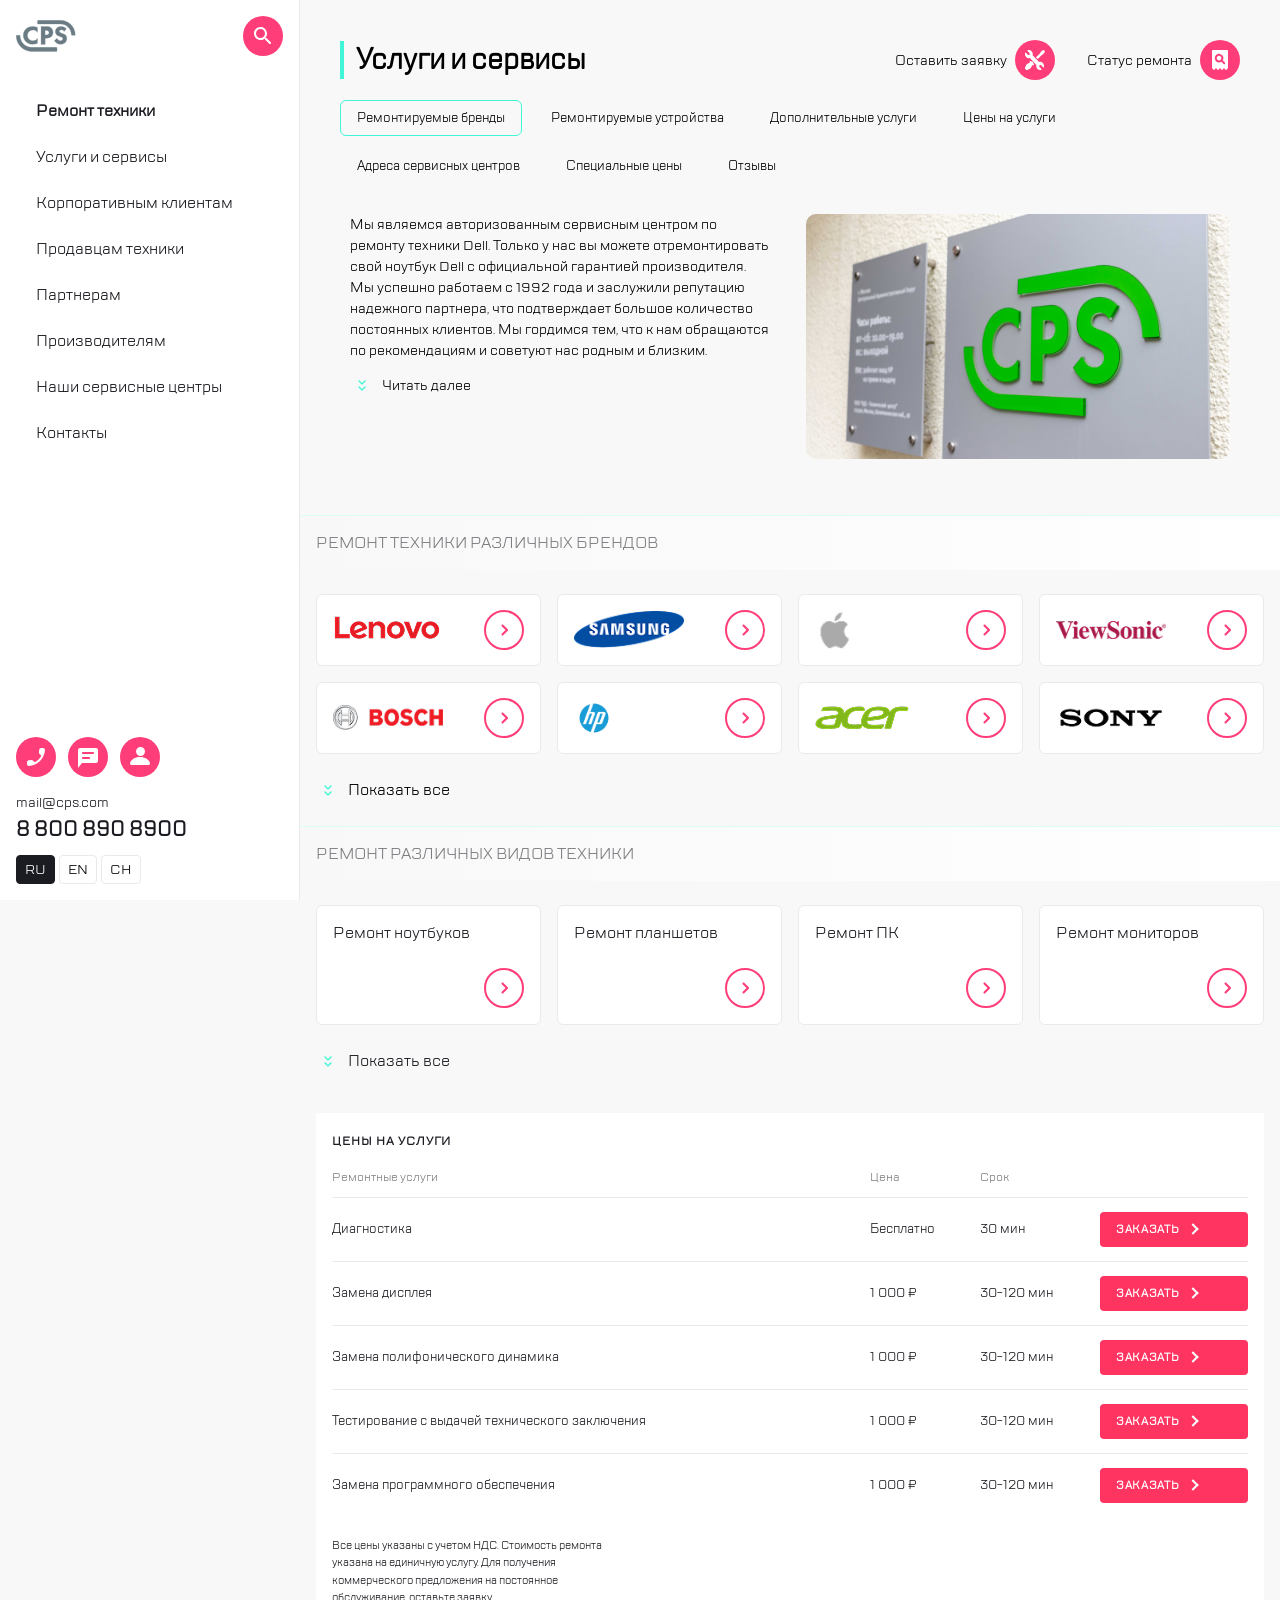
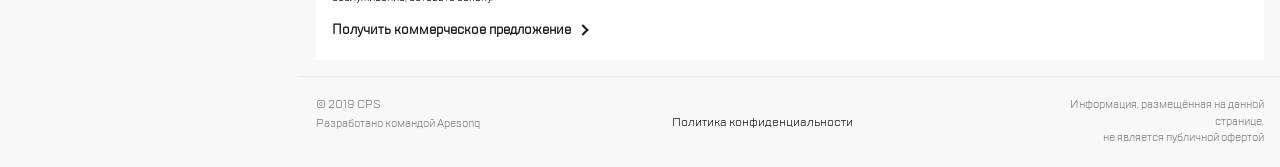
==== index.html @ 75f9aa8e "Updates" ====
<!doctype html>
<html lang="en">
  <head>
    <meta charset="UTF-8">
    <meta name="viewport" content="width=device-width,user-scalable=no,initial-scale=1,maximum-scale=1,minimum-scale=1">
    <meta http-equiv="X-UA-Compatible" content="ie=edge">
    <title>Webpack 5 Starter</title>
    <link rel="stylesheet" href="https://cdn.jsdelivr.net/npm/swiper@11/swiper-bundle.min.css">
  <script defer="defer" src="./js/bundle.js"></script><link href="style.css" rel="stylesheet"></head>
  <body>
    <aside class="menu">
      <header class="menu__header">
        <div class="menu__header-left">
          <img src="./img/burger.svg" alt="close" class="menu__icon js-menu-toggle">

          <img src="./img/Group.svg" alt="logo" class="menu__logo">
        </div>

        <img src="./img/search.svg" alt="search" class="menu__icon">
      </header>

      <nav class="menu__nav">
        <a href="#" class="menu__link menu__link--active"> Ремонт техники </a>

        <a href="#" class="menu__link"> Услуги и сервисы </a>

        <a href="#" class="menu__link"> Корпоративным клиентам </a>

        <a href="#" class="menu__link"> Продавцам техники </a>

        <a href="#" class="menu__link"> Партнерам </a>

        <a href="#" class="menu__link"> Производителям </a>

        <a href="#" class="menu__link"> Наши сервисные центры </a>

        <a href="#" class="menu__link"> Контакты </a>
      </nav>

      
      <footer class="menu__footer">
        <div class="menu__icons">
          <img src="./img/call.svg" alt="chat" class="menu__icon">

          <img src="./img/chat.svg" alt="call" class="menu__icon">

          <img src="./img/profile.svg" alt="profile" class="menu__icon">
        </div>

        <a href="mailto:mail@cps.com" class="menu__mail"> mail@cps.com </a>

        <a href="tel:88008908900" class="menu__phone"> 8 800 890 8900 </a>

        <div class="menu__lang">
          <button class="menu__lang-btn menu__lang-btn--active">RU</button>

          <button class="menu__lang-btn">EN</button>

          <button class="menu__lang-btn">CH</button>
        </div>
      </footer>
    </aside>
    <div class="overlay"></div>
    <main class="right__part">
      <section class="services">
        <div class="services__header">
          <div class="services__logo-left">
            <img src="./img/line.svg" alt="" class="js-menu-toggle js-burger-icon">
            <div class="line__left"></div>
            <img src="./img/Group.svg" alt="">
          </div>

          <div class="services__logo-mid">
            <img src="./img/call.svg" alt="">
            <img src="./img/chat.svg" alt="">
            <img src="./img/profile.svg" alt="">
            <div class="line__right"></div>
          </div>

          <div class="services__logo-right">
            <img src="./img/repair.svg" alt="">
            <img src="./img/checkstatus.svg" alt="">
          </div>
        </div>

        <div class="services__container">
          <div class="services__title-wrapper">
            <h1 class="services__title">Услуги и сервисы</h1>

            <div class="services__actions">
              <div class="services__title-action">
                Оставить заявку
                <img src="./img/repair.svg" alt="">
              </div>

              <div class="services__title-action">
                Статус ремонта
                <img src="./img/checkstatus.svg" alt="">
              </div>
            </div>
          </div>

          <div class="services__menu">
            <button class="services__tab services__tab--active">
              Ремонтируемые бренды
            </button>
            <button class="services__tab">Ремонтируемые устройства</button>
            <button class="services__tab">Дополнительные услуги</button>
            <button class="services__tab">Цены на услуги</button>
            <button class="services__tab">Адреса сервисных центров</button>
            <button class="services__tab">Специальные цены</button>
            <button class="services__tab services__tab--reviews">Отзывы</button>
          </div>

          <div class="services__content">
            <div class="services__text">
              <p>
                Мы являемся авторизованным сервисным центром по ремонту техники
                Dell. Только у нас вы можете отремонтировать свой ноутбук Dell с
                официальной гарантией производителя.
              </p>

              <p class="services__text-hidden">
                Мы успешно работаем с 1992 года и заслужили репутацию надежного
                партнера, что подтверждает большое количество постоянных
                клиентов. Мы гордимся тем, что к нам обращаются по рекомендациям
                и советуют нас родным и близким.
              </p>

              <div class="services__read-more">
                <img src="./img/expand.svg" alt="">
                Читать далее
              </div>
            </div>

            <div class="services__image">
              <img src="./img/MG_3223.jpg" alt="">
            </div>
          </div>
        </div>
      </section>

      <section class="brands">
        <div class="container">
          <h2 class="brands-title">РЕМОНТ ТЕХНИКИ РАЗЛИЧНЫХ БРЕНДОВ</h2>

          <div class="brands-grid">
            <div class="brand-card">
              <img src="/img/lenovo.png" alt="Lenovo">
              <img src="/img/go.svg" alt="go">
            </div>

            <div class="brand-card">
              <img src="/img/samsung.png" alt="Samsung">
              <img src="/img/go.svg" alt="go">
            </div>

            <div class="brand-card">
              <img src="/img/Apple.png" alt="Apple">
              <img src="/img/go.svg" alt="go">
            </div>

            <div class="brand-card">
              <img src="/img/ViewSonic.png" alt="ViewSonic">
              <img src="/img/go.svg" alt="go">
            </div>

            <div class="brand-card">
              <img src="/img/bosch.png" alt="Bosch">
              <img src="/img/go.svg" alt="go">
            </div>

            <div class="brand-card">
              <img src="/img/hp.png" alt="HP">
              <img src="/img/go.svg" alt="go">
            </div>

            <div class="brand-card">
              <img src="/img/acer.png" alt="Acer">
              <img src="/img/go.svg" alt="go">
            </div>

            <div class="brand-card">
              <img src="/img/sony.png" alt="Sony">
              <img src="/img/go.svg" alt="go">
            </div>

            <div class="brand-card">
              <img src="/img/lenovo.png" alt="Lenovo">
              <img src="/img/go.svg" alt="go">
            </div>

            <div class="brand-card">
              <img src="/img/samsung.png" alt="Samsung">
              <img src="/img/go.svg" alt="go">
            </div>

            <div class="brand-card">
              <img src="/img/Apple.png" alt="Apple">
              <img src="/img/go.svg" alt="go">
            </div>
          </div>

          <div class="brands-slider swiper">
            <div class="brands-list swiper-wrapper">
              <div class="brand-card swiper-slide">
                <img src="/img/lenovo.png" alt="Lenovo">
                <img src="/img/go.svg" alt="go">
              </div>

              <div class="brand-card swiper-slide">
                <img src="/img/samsung.png" alt="Samsung">
                <img src="/img/go.svg" alt="go">
              </div>

              <div class="brand-card swiper-slide">
                <img src="/img/Apple.png" alt="Apple">
                <img src="/img/go.svg" alt="go">
              </div>

              <div class="brand-card swiper-slide">
                <img src="/img/ViewSonic.png" alt="ViewSonic">
                <img src="/img/go.svg" alt="go">
              </div>

              <div class="brand-card swiper-slide">
                <img src="/img/bosch.png" alt="Bosch">
                <img src="/img/go.svg" alt="go">
              </div>

              <div class="brand-card swiper-slide">
                <img src="/img/hp.png" alt="HP">
                <img src="/img/go.svg" alt="go">
              </div>

              <div class="brand-card swiper-slide">
                <img src="/img/acer.png" alt="Acer">
                <img src="/img/go.svg" alt="go">
              </div>

              <div class="brand-card swiper-slide">
                <img src="/img/sony.png" alt="Sony">
                <img src="/img/go.svg" alt="go">
              </div>

              <div class="brand-card swiper-slide">
                <img src="/img/lenovo.png" alt="Lenovo">
                <img src="/img/go.svg" alt="go">
              </div>

              <div class="brand-card swiper-slide">
                <img src="/img/samsung.png" alt="Samsung">
                <img src="/img/go.svg" alt="go">
              </div>

              <div class="brand-card swiper-slide">
                <img src="/img/Apple.png" alt="Apple">
                <img src="/img/go.svg" alt="go">
              </div>
            </div>
            <div class="swiper-pagination"></div>
            <div class="swiper-button-prev"></div>
            <div class="swiper-button-next"></div>
          </div>
          <button class="show-more">
            <img class="show-more-icon" src="/img/expand.svg" alt="arrow">

            <span class="show-more-text"> Показать все </span>
          </button>
        </div>
      </section>
      <section class="devices">
        <div class="container">
          <h2 class="devices__title">Ремонт различных видов техники</h2>

          <div class="devices__grid">
            <a href="#" class="devices__card">
              <span class="devices__card-name">Ремонт ноутбуков</span>
              <span class="devices__card-link">
                <img src="./img/go.svg" alt="Перейти">
              </span>
            </a>

            <a href="#" class="devices__card">
              <span class="devices__card-name">Ремонт планшетов</span>
              <span class="devices__card-link">
                <img src="./img/go.svg" alt="Перейти">
              </span>
            </a>

            <a href="#" class="devices__card">
              <span class="devices__card-name">Ремонт ПК</span>
              <span class="devices__card-link">
                <img src="./img/go.svg" alt="Перейти">
              </span>
            </a>

            <a href="#" class="devices__card">
              <span class="devices__card-name">Ремонт мониторов</span>
              <span class="devices__card-link">
                <img src="./img/go.svg" alt="Перейти">
              </span>
            </a>
          </div>

          <div class="devices-slider swiper">
            <div class="devices-list swiper-wrapper">
              <a href="#" class="devices__card swiper-slide">
                <span class="devices__card-name">Ремонт ноутбуков</span>
                <span class="devices__card-link">
                  <img src="./img/go.svg" alt="Перейти">
                </span>
              </a>

              <a href="#" class="devices__card swiper-slide">
                <span class="devices__card-name">Ремонт планшетов</span>
                <span class="devices__card-link">
                  <img src="./img/go.svg" alt="Перейти">
                </span>
              </a>

              <a href="#" class="devices__card swiper-slide">
                <span class="devices__card-name">Ремонт ПК</span>
                <span class="devices__card-link">
                  <img src="./img/go.svg" alt="Перейти">
                </span>
              </a>

              <a href="#" class="devices__card swiper-slide">
                <span class="devices__card-name">Ремонт мониторов</span>
                <span class="devices__card-link">
                  <img src="./img/go.svg" alt="Перейти">
                </span>
              </a>
            </div>
            <div class="swiper-pagination"></div>
            <div class="swiper-button-prev"></div>
            <div class="swiper-button-next"></div>
          </div>

          <button class="devices__show-all">
            <img src="./img/expand.svg" alt="Показать все">
            <span>Показать все</span>
          </button>
        </div>
      </section>

      <section class="prices">
        <div class="prices__container">
          <h2 class="prices__title">ЦЕНЫ НА УСЛУГИ</h2>

          <div class="prices__table">
            <div class="prices__head">
              <span>Ремонтные услуги</span>
              <span>Цена</span>
              <span>Срок</span>
              <span></span>
            </div>

            <div class="prices__row">
              <span class="prices__name">Диагностика</span>
              <span class="prices__price">Бесплатно</span>
              <span class="prices__time">30 мин</span>
              <button class="prices__btn">ЗАКАЗАТЬ</button>
            </div>

            <div class="prices__row">
              <span class="prices__name">Замена дисплея</span>
              <span class="prices__price">1 000 ₽</span>
              <span class="prices__time">30-120 мин</span>
              <button class="prices__btn">ЗАКАЗАТЬ</button>
            </div>

            <div class="prices__row">
              <span class="prices__name">Замена полифонического динамика</span>
              <span class="prices__price">1 000 ₽</span>
              <span class="prices__time">30-120 мин</span>
              <button class="prices__btn">ЗАКАЗАТЬ</button>
            </div>

            <div class="prices__row">
              <span class="prices__name">Тестирование с выдачей технического заключения</span>
              <span class="prices__price">1 000 ₽</span>
              <span class="prices__time">30-120 мин</span>
              <button class="prices__btn">ЗАКАЗАТЬ</button>
            </div>

            <div class="prices__row">
              <span class="prices__name">Замена программного обеспечения</span>
              <span class="prices__price">1 000 ₽</span>
              <span class="prices__time">30-120 мин</span>
              <button class="prices__btn">ЗАКАЗАТЬ</button>
            </div>
          </div>

          <div class="prices__cards prices-slider swiper">
            <div class="prices-list swiper-wrapper">
              <div class="price-card swiper-slide">
                <span class="price-card__name">Диагностика</span>
                <div class="price-card__meta">
                  <div class="price-card__meta-item">
                    <span class="price-card__label">Цена</span>
                    <span class="price-card__value">Бесплатно</span>
                  </div>
                  <div class="price-card__meta-item">
                    <span class="price-card__label">Срок</span>
                    <span class="price-card__value">30 мин</span>
                  </div>
                </div>
                <button class="prices__btn">ЗАКАЗАТЬ</button>
              </div>

              <div class="price-card swiper-slide">
                <span class="price-card__name">Замена дисплея</span>
                <div class="price-card__meta">
                  <div class="price-card__meta-item">
                    <span class="price-card__label">Цена</span>
                    <span class="price-card__value">1 000 ₽</span>
                  </div>
                  <div class="price-card__meta-item">
                    <span class="price-card__label">Срок</span>
                    <span class="price-card__value">30-120 мин</span>
                  </div>
                </div>
                <button class="prices__btn">ЗАКАЗАТЬ</button>
              </div>

              <div class="price-card swiper-slide">
                <span class="price-card__name">Замена полифонического динамика</span>
                <div class="price-card__meta">
                  <div class="price-card__meta-item">
                    <span class="price-card__label">Цена</span>
                    <span class="price-card__value">1 000 ₽</span>
                  </div>
                  <div class="price-card__meta-item">
                    <span class="price-card__label">Срок</span>
                    <span class="price-card__value">30-120 мин</span>
                  </div>
                </div>
                <button class="prices__btn">ЗАКАЗАТЬ</button>
              </div>

              <div class="price-card swiper-slide">
                <span class="price-card__name">Тестирование с выдачей технического заключения</span>
                <div class="price-card__meta">
                  <div class="price-card__meta-item">
                    <span class="price-card__label">Цена</span>
                    <span class="price-card__value">1 000 ₽</span>
                  </div>
                  <div class="price-card__meta-item">
                    <span class="price-card__label">Срок</span>
                    <span class="price-card__value">30-120 мин</span>
                  </div>
                </div>
                <button class="prices__btn">ЗАКАЗАТЬ</button>
              </div>

              <div class="price-card swiper-slide">
                <span class="price-card__name">Замена программного обеспечения</span>
                <div class="price-card__meta">
                  <div class="price-card__meta-item">
                    <span class="price-card__label">Цена</span>
                    <span class="price-card__value">1 000 ₽</span>
                  </div>
                  <div class="price-card__meta-item">
                    <span class="price-card__label">Срок</span>
                    <span class="price-card__value">30-120 мин</span>
                  </div>
                </div>
                <button class="prices__btn">ЗАКАЗАТЬ</button>
              </div>
            </div>
            <div class="swiper-pagination"></div>
            <div class="swiper-button-prev"></div>
            <div class="swiper-button-next"></div>
          </div>

          <p class="prices__note">
            Все цены указаны с учетом НДС. Стоимость ремонта указана
            на единичную услугу. Для получения коммерческого
            предложения на постоянное обслуживание, оставьте заявку.
          </p>

          <a href="#" class="prices__link">Получить коммерческое предложение</a>
        </div>
      </section>

      <footer class="site-footer">
        <div class="site-footer__copy">
          <span>© 2019 CPS</span>
          <span>Разработано командой Apesonq</span>
        </div>

        <a href="#" class="site-footer__privacy">Политика конфиденциальности</a>

        <p class="site-footer__info">
          Информация, размещённая на данной странице,<br>не является публичной офертой
        </p>
      </footer>
    </main>
    <script src="https://cdn.jsdelivr.net/npm/swiper@11/swiper-bundle.min.js"></script>
  </body>
</html>
---- style.css ----
@font-face{font-family:"TTL";src:url(fonts/TTLakes-Regular.ttf) format("truetype")}*{font-family:"TTL",Arial,sans-serif;margin:0;padding:0;box-sizing:border-box}body{background:#f8f8f8}.container{max-width:1120px;margin:0 auto;padding:24px 16px}.line__left{background:#7e7e82;width:.5px;height:32px;display:none}.line__right{background:#7e7e82;width:.5px;height:32px;margin-left:20px}.menu{position:fixed;top:0;left:0;width:300px;height:100vh;background:#fff;display:none;flex-direction:column;z-index:100;border-right:1px solid #eaeaea}.menu__header{display:flex;justify-content:space-between;align-items:center;padding:16px}.menu__header-left{display:flex;align-items:center;gap:16px}.menu__icon{width:40px;height:40px;cursor:pointer}.menu__logo{height:32px}.menu__nav{display:flex;flex-direction:column;padding:16px;flex:1}.menu__link{display:block;padding:12px 16px;font-size:16px;font-weight:500;color:#1b1c21;text-decoration:none;border-left:4px solid rgba(0,0,0,0);transition:border-color .3s}.menu__link--active{font-weight:700}.menu__link:hover{border-left-color:#41f6d7}.menu__footer{padding:16px}.menu__icons{display:flex;gap:12px;margin-bottom:16px}.menu__mail{display:block;font-size:14px;color:#1b1c21;text-decoration:none;margin-bottom:4px}.menu__phone{display:block;font-size:20px;font-weight:700;color:#1b1c21;text-decoration:none;margin-bottom:12px}.menu__lang{display:flex;gap:4px}.menu__lang-btn{padding:4px 8px;border:1px solid #eaeaea;border-radius:4px;background:rgba(0,0,0,0);cursor:pointer;font-family:"TTL",sans-serif;font-size:14px}.menu__lang-btn--active{background:#1b1c21;color:#fff;border-color:#1b1c21}.overlay{position:fixed;inset:0;background:rgba(255,255,255,.85);z-index:99;opacity:0;pointer-events:none;transition:opacity .3s ease}.overlay--active{opacity:1;pointer-events:auto}.services{background:#f8f8f8}.services__header{display:flex;justify-content:space-between;align-items:center;padding:16px;border-bottom:1px solid #d9fff5;background:#fff}.services__logo-left,.services__logo-right{display:flex;align-items:center;gap:16px;margin-left:50px}.services__logo-mid{display:none;margin-left:auto;gap:16px}.services__title-wrapper{display:flex;justify-content:space-between;align-items:center}.services__title{font-size:24px;font-weight:700;border-left:4px solid #41f6d7;padding-left:12px}.services__actions{display:none;gap:32px}.services__title-action{display:flex;align-items:center;gap:8px;font-size:14px;white-space:nowrap}.services__menu{display:flex;gap:12px;overflow-x:auto;margin:20px 0}.services__menu::-webkit-scrollbar{display:none}.services__tab{flex:0 0 auto;padding:8px 16px;border-radius:6px;background:#f8f8f8;border:1px solid rgba(0,0,0,0);cursor:pointer;white-space:nowrap}.services__tab--active{border-color:#41f6d7}.services__tab--reviews{display:none}.services__content{display:flex;flex-direction:column;gap:16px;padding:10px}.services__text{font-size:14px;line-height:1.5}.services__text-hidden{display:none}.services__read-more{display:flex;align-items:center;gap:8px;margin-top:12px;font-weight:500}.services__image img{width:100%;height:auto;border-radius:10px}.right__part{margin-left:0}.prices{padding:16px;background:#f8f8f8}.prices__container{background:#fff;padding:20px 16px}.prices__title{font-size:12px;font-weight:700;letter-spacing:.08em;color:#1b1c21;margin-bottom:20px}.prices__head{display:grid;grid-template-columns:1fr 110px 120px 148px;padding-bottom:12px;font-size:12px;color:#7e7e82}.prices__row{display:grid;grid-template-columns:1fr 110px 120px 148px;align-items:center;padding:14px 0;border-top:1px solid #eaeaea;font-size:13px;color:#1b1c21}.prices__cards{display:none;position:relative}.prices__btn{display:inline-flex;align-items:center;gap:10px;padding:10px 16px;background:#ff3461;color:#fff;border:none;border-radius:4px;font-size:11px;font-weight:700;letter-spacing:.06em;cursor:pointer;white-space:nowrap}.prices__btn::after{content:"";display:inline-block;width:6px;height:6px;border-top:2px solid #fff;border-right:2px solid #fff;transform:rotate(45deg)}.prices__note{font-size:11px;line-height:1.6;color:#1b1c21;margin-top:20px;max-width:300px}.prices__link{display:inline-flex;align-items:center;gap:8px;margin-top:14px;font-size:13px;font-weight:700;color:#1b1c21;text-decoration:none}.prices__link::after{content:"";display:inline-block;width:6px;height:6px;border-top:2px solid #1b1c21;border-right:2px solid #1b1c21;transform:rotate(45deg)}.price-card{display:flex;flex-direction:column;gap:12px;padding:16px;background:#fff;border:1px solid #eaeaea;border-radius:6px}.price-card__name{font-size:14px;font-weight:500;color:#1b1c21}.price-card__meta{display:flex;gap:24px}.price-card__meta-item{display:flex;flex-direction:column;gap:2px}.price-card__label{font-size:11px;color:#7e7e82}.price-card__value{font-size:13px;color:#1b1c21}.price-card .prices__btn{align-self:flex-start}.site-footer{display:flex;justify-content:space-between;align-items:flex-start;padding:20px 16px;background:#f8f8f8;border-top:1px solid #eaeaea;gap:16px}.site-footer__copy{display:flex;flex-direction:column;gap:4px;font-size:11px;color:#7e7e82}.site-footer__privacy{font-size:12px;color:#1b1c21;text-decoration:none;align-self:center}.site-footer__info{font-size:11px;color:#7e7e82;line-height:1.5;text-align:right;max-width:220px}.brands-title{font-family:"TTL",sans-serif;font-size:16px;font-weight:400;color:#7e7e82;text-transform:uppercase;padding:16px;margin:-24px -16px 24px;background:linear-gradient(90deg, #f8f8f8 0%, #ffffff 100%);border-top:1px solid #d9fff5}.brands-grid{display:grid;gap:16px}.brands-slider{display:none;position:relative}.devices-slider{position:relative}.swiper-button-next,.swiper-button-prev{top:50%;width:32px;height:32px;margin-top:-16px;background:#ff3461;border-radius:50%}.swiper-button-next::after,.swiper-button-prev::after{content:"";width:8px;height:8px;border-top:2px solid #fff;border-right:2px solid #fff}.swiper-button-next.swiper-button-disabled,.swiper-button-prev.swiper-button-disabled{opacity:0;pointer-events:none}.swiper-button-next{right:12px}.swiper-button-next::after{transform:rotate(45deg) translate(-1px, -1px)}.swiper-button-prev{left:12px}.swiper-button-prev::after{transform:rotate(-135deg) translate(1px, 1px)}.swiper-pagination-bullet-active{background:#1b1c21}.brand-card{height:72px;background:#fff;border:1px solid #eaeaea;border-radius:6px;display:flex;align-items:center;justify-content:space-between;padding:0 16px}.brand-card img{max-width:110px;max-height:40px;object-fit:contain}.show-more{display:flex;align-items:center;gap:8px;margin-top:24px;border:none;background:rgba(0,0,0,0);cursor:pointer;font-family:"TTL",sans-serif;font-size:16px;font-weight:500;width:-moz-fit-content;width:fit-content}.show-more-icon{transition:.3s}.show-more.active .show-more-icon{transform:rotate(180deg)}.devices__title{font-family:"TTL",sans-serif;font-size:16px;font-weight:400;color:#7e7e82;text-transform:uppercase;padding:16px;margin:-24px -16px 24px;background:linear-gradient(90deg, #f8f8f8 0%, #ffffff 100%);border-top:1px solid #d9fff5}.devices__grid{display:grid;grid-template-columns:repeat(2, 1fr);gap:16px}.devices-slider{display:none}.devices__card{background:#fff;border:1px solid #eaeaea;border-radius:6px;padding:16px;display:flex;flex-direction:column;justify-content:space-between;min-height:120px;transition:box-shadow .3s,border-color .3s;cursor:pointer;text-decoration:none}.devices__card:hover{border-color:#41f6d7;box-shadow:0 4px 16px rgba(14,24,80,.2)}.devices__card-name{font-family:"TTL",sans-serif;font-size:16px;font-weight:500;color:#1b1c21}.devices__card-link{align-self:flex-end;display:flex;transition:transform .3s}.devices__card:hover .devices__card-link{transform:translateX(4px)}.devices__card-link img{width:40px;height:40px}.devices__show-all{display:flex;align-items:center;gap:8px;margin-top:24px;border:none;background:rgba(0,0,0,0);cursor:pointer;font-family:"TTL",sans-serif;font-size:16px;font-weight:500;color:#1b1c21;transition:opacity .3s}.devices__show-all img{transition:transform .3s}.devices__show-all.active img{transform:rotate(180deg)}.devices__show-all:hover{opacity:.6}@media(min-width: 768px){.line__left{display:block}.services__content{flex-direction:row;gap:32px}.services__text{width:50%}.services__image{width:50%}.services__text-hidden{display:block;height:40px;overflow:hidden}.services__logo-mid{display:flex}.devices__grid{grid-template-columns:repeat(4, 1fr)}.prices__table{display:block}.prices__cards{display:none}}@media(min-width: 768px)and (max-width: 1119px){.menu{display:flex;transform:translateX(-100%);transition:transform .3s ease;box-shadow:4px 0 20px rgba(0,0,0,.08)}.menu--open{transform:translateX(0)}}@media(min-width: 768px)and (max-width: 1119px){.devices__grid{grid-template-columns:repeat(3, 1fr)}.devices__grid .devices__card:nth-child(n+4){display:none}.devices__grid.open .devices__card{display:flex}}@media(min-width: 768px)and (max-width: 1119px){.brands-grid{grid-template-columns:repeat(3, 1fr)}.brands-grid .brand-card:nth-child(n+7){display:none}.brands-grid.open .brand-card{display:flex}}@media(min-width: 1120px){.menu{display:flex;transform:none;transition:none;box-shadow:none}.menu .js-menu-toggle{display:none}.right__part{margin-left:300px}.services{padding:40px}.services__header{display:none}.services__actions{display:flex}.services__title{font-size:28px}.services__tab--reviews{display:block}.services__menu{flex-wrap:wrap;overflow:visible}.services__text-hidden{overflow:visible;height:auto}.brands-grid{grid-template-columns:repeat(4, 1fr)}.brands-grid .brand-card:nth-child(n+9){display:none}.brands-grid.open .brand-card{display:flex}}@media(max-width: 767px){.brands-grid{display:none}.brands-slider{display:block}.brands-slider .brand-card{height:120px;padding:0 40px}.brands-slider .brand-card img:last-child{display:none}.swiper-pagination{position:static;margin-top:16px}.show-more{display:none}}@media(max-width: 767px){.devices__grid{display:none}.devices-slider{display:block}.devices-slider .devices__card{padding-right:40px}.devices-slider .devices__card-link{display:none}.devices__show-all{display:none}}@media(max-width: 767px){.prices__table{display:none}.prices__cards{display:block}.price-card{padding-right:40px}}

/*# sourceMappingURL=style.css.map*/
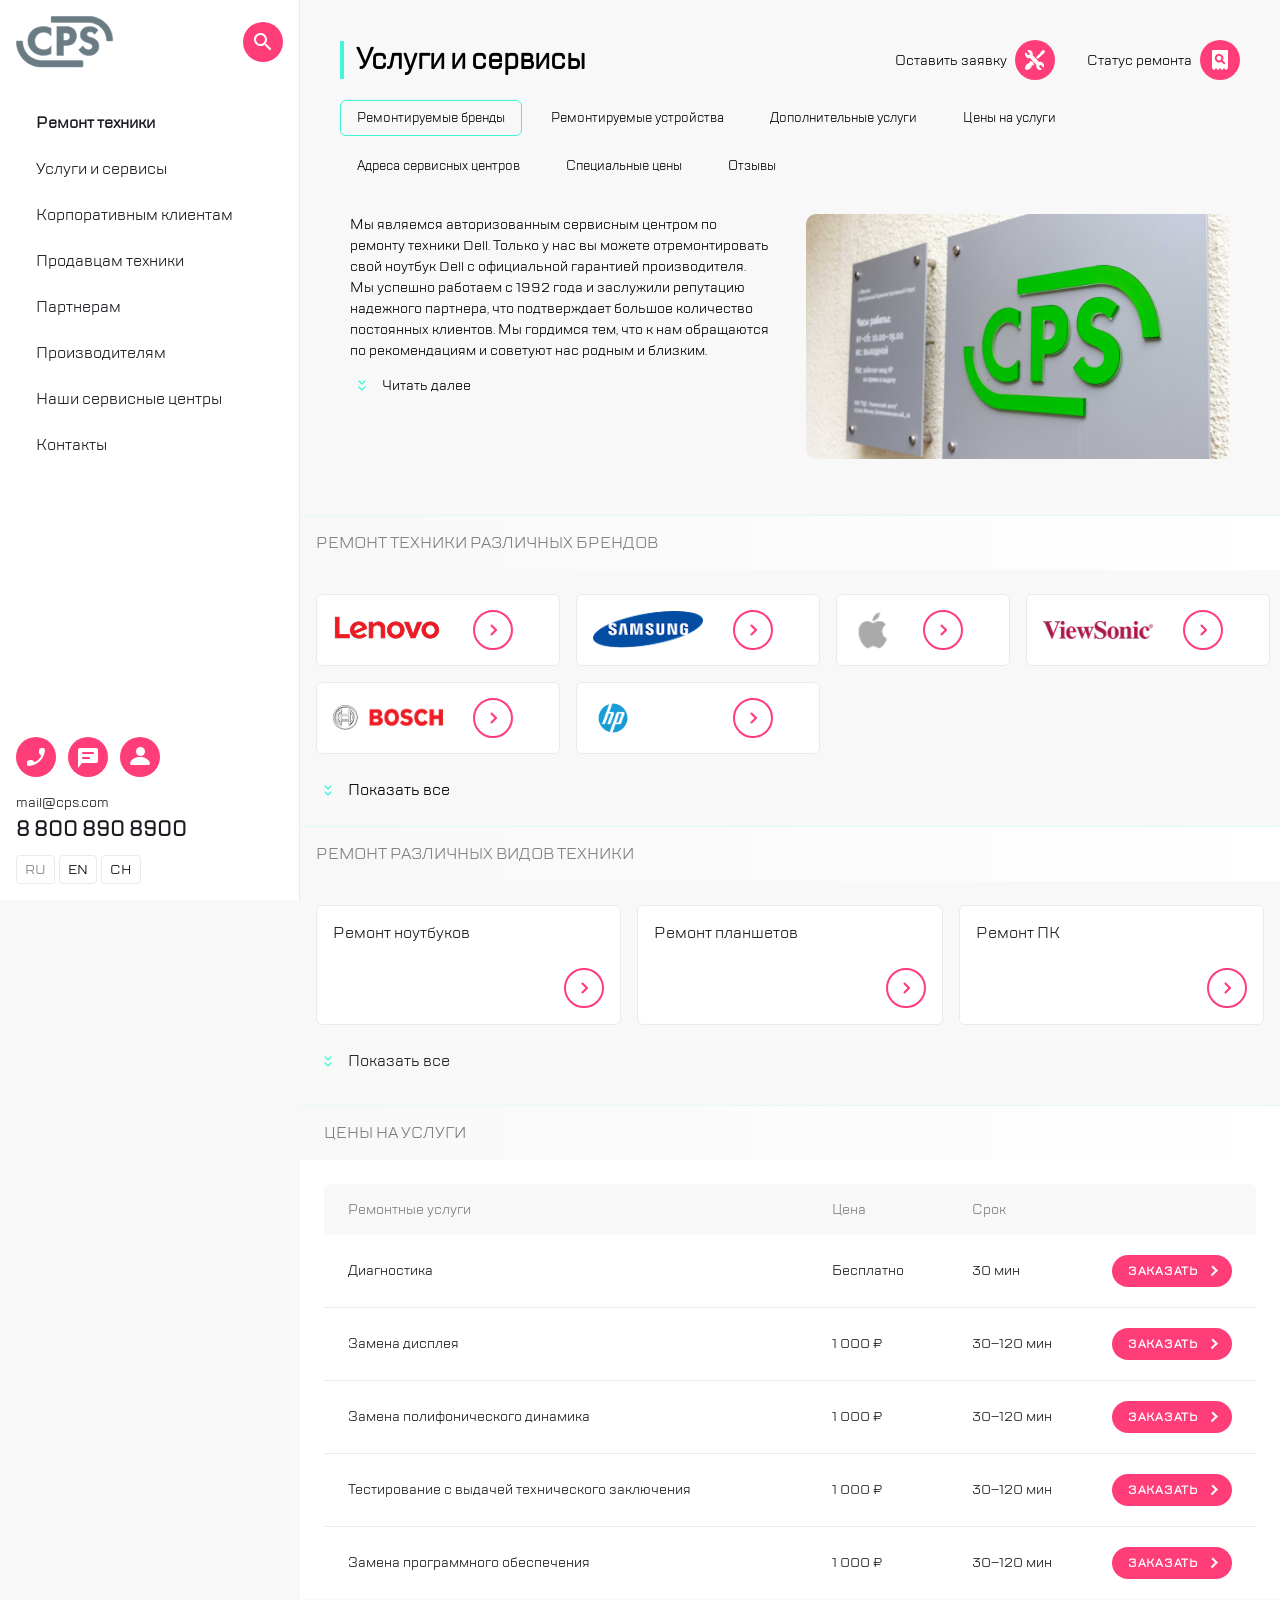
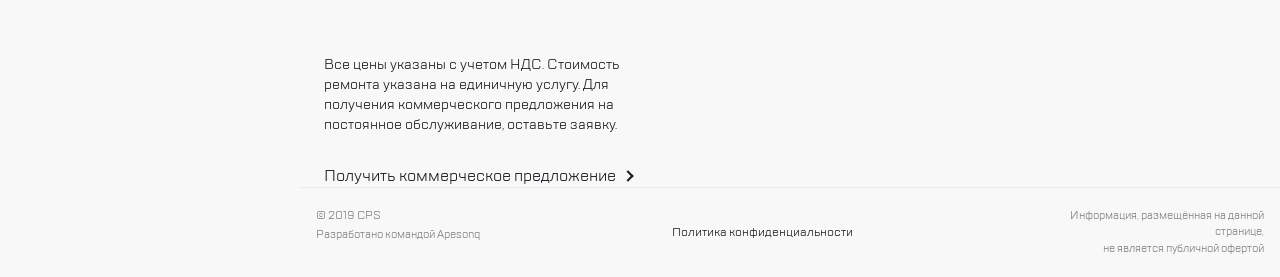
==== commit 84a8344b: "Updates" ====
--- a/index.html
+++ b/index.html
@@ -74,9 +74,8 @@
             <img src="./img/call.svg" alt="">
             <img src="./img/chat.svg" alt="">
             <img src="./img/profile.svg" alt="">
-            <div class="line__right"></div>
-          </div>
-
+          </div>
+          <div class="line__right"></div>
           <div class="services__logo-right">
             <img src="./img/repair.svg" alt="">
             <img src="./img/checkstatus.svg" alt="">
@@ -259,8 +258,6 @@
               </div>
             </div>
             <div class="swiper-pagination"></div>
-            <div class="swiper-button-prev"></div>
-            <div class="swiper-button-next"></div>
           </div>
           <button class="show-more">
             <img class="show-more-icon" src="/img/expand.svg" alt="arrow">
@@ -334,8 +331,6 @@
               </a>
             </div>
             <div class="swiper-pagination"></div>
-            <div class="swiper-button-prev"></div>
-            <div class="swiper-button-next"></div>
           </div>
 
           <button class="devices__show-all">
@@ -349,141 +344,188 @@
         <div class="prices__container">
           <h2 class="prices__title">ЦЕНЫ НА УСЛУГИ</h2>
 
-          <div class="prices__table">
-            <div class="prices__head">
-              <span>Ремонтные услуги</span>
-              <span>Цена</span>
-              <span>Срок</span>
-              <span></span>
-            </div>
-
-            <div class="prices__row">
-              <span class="prices__name">Диагностика</span>
-              <span class="prices__price">Бесплатно</span>
-              <span class="prices__time">30 мин</span>
-              <button class="prices__btn">ЗАКАЗАТЬ</button>
-            </div>
-
-            <div class="prices__row">
-              <span class="prices__name">Замена дисплея</span>
-              <span class="prices__price">1 000 ₽</span>
-              <span class="prices__time">30-120 мин</span>
-              <button class="prices__btn">ЗАКАЗАТЬ</button>
-            </div>
-
-            <div class="prices__row">
-              <span class="prices__name">Замена полифонического динамика</span>
-              <span class="prices__price">1 000 ₽</span>
-              <span class="prices__time">30-120 мин</span>
-              <button class="prices__btn">ЗАКАЗАТЬ</button>
-            </div>
-
-            <div class="prices__row">
-              <span class="prices__name">Тестирование с выдачей технического заключения</span>
-              <span class="prices__price">1 000 ₽</span>
-              <span class="prices__time">30-120 мин</span>
-              <button class="prices__btn">ЗАКАЗАТЬ</button>
-            </div>
-
-            <div class="prices__row">
-              <span class="prices__name">Замена программного обеспечения</span>
-              <span class="prices__price">1 000 ₽</span>
-              <span class="prices__time">30-120 мин</span>
-              <button class="prices__btn">ЗАКАЗАТЬ</button>
-            </div>
-          </div>
-
+          <table class="prices__table">
+            <thead>
+              <tr>
+                <th>Ремонтные услуги</th>
+                <th>Цена</th>
+                <th>Срок</th>
+                <th></th>
+              </tr>
+            </thead>
+
+            <tbody>
+              <tr>
+                <td>Диагностика</td>
+                <td>Бесплатно</td>
+                <td>30 мин</td>
+                <td>
+                  <button class="prices__btn">ЗАКАЗАТЬ</button>
+                </td>
+              </tr>
+
+              <tr>
+                <td>Замена дисплея</td>
+                <td>1 000 ₽</td>
+                <td>30–120 мин</td>
+                <td>
+                  <button class="prices__btn">ЗАКАЗАТЬ</button>
+                </td>
+              </tr>
+
+              <tr>
+                <td>Замена полифонического динамика</td>
+                <td>1 000 ₽</td>
+                <td>30–120 мин</td>
+                <td>
+                  <button class="prices__btn">ЗАКАЗАТЬ</button>
+                </td>
+              </tr>
+
+              <tr>
+                <td>Тестирование с выдачей технического заключения</td>
+                <td>1 000 ₽</td>
+                <td>30–120 мин</td>
+                <td>
+                  <button class="prices__btn">ЗАКАЗАТЬ</button>
+                </td>
+              </tr>
+
+              <tr>
+                <td>Замена программного обеспечения</td>
+                <td>1 000 ₽</td>
+                <td>30–120 мин</td>
+                <td>
+                  <button class="prices__btn">ЗАКАЗАТЬ</button>
+                </td>
+              </tr>
+            </tbody>
+          </table>
+
+          
           <div class="prices__cards prices-slider swiper">
             <div class="prices-list swiper-wrapper">
               <div class="price-card swiper-slide">
-                <span class="price-card__name">Диагностика</span>
-                <div class="price-card__meta">
-                  <div class="price-card__meta-item">
+                <h3 class="price-card__title">Диагностика</h3>
+
+                <div class="price-card__info">
+                  <div class="price-card__item">
                     <span class="price-card__label">Цена</span>
                     <span class="price-card__value">Бесплатно</span>
                   </div>
-                  <div class="price-card__meta-item">
+
+                  <div class="price-card__item">
                     <span class="price-card__label">Срок</span>
                     <span class="price-card__value">30 мин</span>
                   </div>
                 </div>
-                <button class="prices__btn">ЗАКАЗАТЬ</button>
+
+                <button class="price-card__btn">
+                  ЗАКАЗАТЬ
+                  <img src="./img/go.svg" alt="">
+                </button>
               </div>
 
               <div class="price-card swiper-slide">
-                <span class="price-card__name">Замена дисплея</span>
-                <div class="price-card__meta">
-                  <div class="price-card__meta-item">
+                <h3 class="price-card__title">Замена дисплея</h3>
+
+                <div class="price-card__info">
+                  <div class="price-card__item">
                     <span class="price-card__label">Цена</span>
                     <span class="price-card__value">1 000 ₽</span>
                   </div>
-                  <div class="price-card__meta-item">
+
+                  <div class="price-card__item">
                     <span class="price-card__label">Срок</span>
-                    <span class="price-card__value">30-120 мин</span>
+                    <span class="price-card__value">30–120 мин</span>
                   </div>
                 </div>
-                <button class="prices__btn">ЗАКАЗАТЬ</button>
+
+                <button class="price-card__btn">
+                  ЗАКАЗАТЬ
+                  <img src="./img/go.svg" alt="">
+                </button>
               </div>
 
               <div class="price-card swiper-slide">
-                <span class="price-card__name">Замена полифонического динамика</span>
-                <div class="price-card__meta">
-                  <div class="price-card__meta-item">
+                <h3 class="price-card__title">Замена полифонического динамика</h3>
+
+                <div class="price-card__info">
+                  <div class="price-card__item">
                     <span class="price-card__label">Цена</span>
                     <span class="price-card__value">1 000 ₽</span>
                   </div>
-                  <div class="price-card__meta-item">
+
+                  <div class="price-card__item">
                     <span class="price-card__label">Срок</span>
-                    <span class="price-card__value">30-120 мин</span>
+                    <span class="price-card__value">30–120 мин</span>
                   </div>
                 </div>
-                <button class="prices__btn">ЗАКАЗАТЬ</button>
+
+                <button class="price-card__btn">
+                  ЗАКАЗАТЬ
+                  <img src="./img/go.svg" alt="">
+                </button>
               </div>
 
               <div class="price-card swiper-slide">
-                <span class="price-card__name">Тестирование с выдачей технического заключения</span>
-                <div class="price-card__meta">
-                  <div class="price-card__meta-item">
+                <h3 class="price-card__title">
+                  Тестирование с выдачей технического заключения
+                </h3>
+
+                <div class="price-card__info">
+                  <div class="price-card__item">
                     <span class="price-card__label">Цена</span>
                     <span class="price-card__value">1 000 ₽</span>
                   </div>
-                  <div class="price-card__meta-item">
+
+                  <div class="price-card__item">
                     <span class="price-card__label">Срок</span>
-                    <span class="price-card__value">30-120 мин</span>
+                    <span class="price-card__value">30–120 мин</span>
                   </div>
                 </div>
-                <button class="prices__btn">ЗАКАЗАТЬ</button>
+
+                <button class="price-card__btn">
+                  ЗАКАЗАТЬ
+                  <img src="./img/go.svg" alt="">
+                </button>
               </div>
 
               <div class="price-card swiper-slide">
-                <span class="price-card__name">Замена программного обеспечения</span>
-                <div class="price-card__meta">
-                  <div class="price-card__meta-item">
+                <h3 class="price-card__title">Замена программного обеспечения</h3>
+
+                <div class="price-card__info">
+                  <div class="price-card__item">
                     <span class="price-card__label">Цена</span>
                     <span class="price-card__value">1 000 ₽</span>
                   </div>
-                  <div class="price-card__meta-item">
+
+                  <div class="price-card__item">
                     <span class="price-card__label">Срок</span>
-                    <span class="price-card__value">30-120 мин</span>
+                    <span class="price-card__value">30–120 мин</span>
                   </div>
                 </div>
-                <button class="prices__btn">ЗАКАЗАТЬ</button>
+
+                <button class="price-card__btn">
+                  ЗАКАЗАТЬ
+                  <img src="./img/go.svg" alt="">
+                </button>
               </div>
             </div>
             <div class="swiper-pagination"></div>
-            <div class="swiper-button-prev"></div>
-            <div class="swiper-button-next"></div>
-          </div>
-
-          <p class="prices__note">
-            Все цены указаны с учетом НДС. Стоимость ремонта указана
-            на единичную услугу. Для получения коммерческого
-            предложения на постоянное обслуживание, оставьте заявку.
-          </p>
-
-          <a href="#" class="prices__link">Получить коммерческое предложение</a>
+          </div>
         </div>
       </section>
+
+      <div class="prices__offer">
+        <p class="prices__note">
+          Все цены указаны с учетом НДС. Стоимость ремонта указана на единичную
+          услугу. Для получения коммерческого предложения на постоянное
+          обслуживание, оставьте заявку.
+        </p>
+
+        <a href="#" class="prices__link"> Получить коммерческое предложение </a>
+      </div>
 
       <footer class="site-footer">
         <div class="site-footer__copy">
@@ -491,10 +533,13 @@
           <span>Разработано командой Apesonq</span>
         </div>
 
-        <a href="#" class="site-footer__privacy">Политика конфиденциальности</a>
+        <a href="#" class="site-footer__privacy">
+          Политика конфиденциальности
+        </a>
 
         <p class="site-footer__info">
-          Информация, размещённая на данной странице,<br>не является публичной офертой
+          Информация, размещённая на данной странице,<br>
+          не является публичной офертой
         </p>
       </footer>
     </main>
--- a/style.css
+++ b/style.css
@@ -1,3 +1,3 @@
-@font-face{font-family:"TTL";src:url(fonts/TTLakes-Regular.ttf) format("truetype")}*{font-family:"TTL",Arial,sans-serif;margin:0;padding:0;box-sizing:border-box}body{background:#f8f8f8}.container{max-width:1120px;margin:0 auto;padding:24px 16px}.line__left{background:#7e7e82;width:.5px;height:32px;display:none}.line__right{background:#7e7e82;width:.5px;height:32px;margin-left:20px}.menu{position:fixed;top:0;left:0;width:300px;height:100vh;background:#fff;display:none;flex-direction:column;z-index:100;border-right:1px solid #eaeaea}.menu__header{display:flex;justify-content:space-between;align-items:center;padding:16px}.menu__header-left{display:flex;align-items:center;gap:16px}.menu__icon{width:40px;height:40px;cursor:pointer}.menu__logo{height:32px}.menu__nav{display:flex;flex-direction:column;padding:16px;flex:1}.menu__link{display:block;padding:12px 16px;font-size:16px;font-weight:500;color:#1b1c21;text-decoration:none;border-left:4px solid rgba(0,0,0,0);transition:border-color .3s}.menu__link--active{font-weight:700}.menu__link:hover{border-left-color:#41f6d7}.menu__footer{padding:16px}.menu__icons{display:flex;gap:12px;margin-bottom:16px}.menu__mail{display:block;font-size:14px;color:#1b1c21;text-decoration:none;margin-bottom:4px}.menu__phone{display:block;font-size:20px;font-weight:700;color:#1b1c21;text-decoration:none;margin-bottom:12px}.menu__lang{display:flex;gap:4px}.menu__lang-btn{padding:4px 8px;border:1px solid #eaeaea;border-radius:4px;background:rgba(0,0,0,0);cursor:pointer;font-family:"TTL",sans-serif;font-size:14px}.menu__lang-btn--active{background:#1b1c21;color:#fff;border-color:#1b1c21}.overlay{position:fixed;inset:0;background:rgba(255,255,255,.85);z-index:99;opacity:0;pointer-events:none;transition:opacity .3s ease}.overlay--active{opacity:1;pointer-events:auto}.services{background:#f8f8f8}.services__header{display:flex;justify-content:space-between;align-items:center;padding:16px;border-bottom:1px solid #d9fff5;background:#fff}.services__logo-left,.services__logo-right{display:flex;align-items:center;gap:16px;margin-left:50px}.services__logo-mid{display:none;margin-left:auto;gap:16px}.services__title-wrapper{display:flex;justify-content:space-between;align-items:center}.services__title{font-size:24px;font-weight:700;border-left:4px solid #41f6d7;padding-left:12px}.services__actions{display:none;gap:32px}.services__title-action{display:flex;align-items:center;gap:8px;font-size:14px;white-space:nowrap}.services__menu{display:flex;gap:12px;overflow-x:auto;margin:20px 0}.services__menu::-webkit-scrollbar{display:none}.services__tab{flex:0 0 auto;padding:8px 16px;border-radius:6px;background:#f8f8f8;border:1px solid rgba(0,0,0,0);cursor:pointer;white-space:nowrap}.services__tab--active{border-color:#41f6d7}.services__tab--reviews{display:none}.services__content{display:flex;flex-direction:column;gap:16px;padding:10px}.services__text{font-size:14px;line-height:1.5}.services__text-hidden{display:none}.services__read-more{display:flex;align-items:center;gap:8px;margin-top:12px;font-weight:500}.services__image img{width:100%;height:auto;border-radius:10px}.right__part{margin-left:0}.prices{padding:16px;background:#f8f8f8}.prices__container{background:#fff;padding:20px 16px}.prices__title{font-size:12px;font-weight:700;letter-spacing:.08em;color:#1b1c21;margin-bottom:20px}.prices__head{display:grid;grid-template-columns:1fr 110px 120px 148px;padding-bottom:12px;font-size:12px;color:#7e7e82}.prices__row{display:grid;grid-template-columns:1fr 110px 120px 148px;align-items:center;padding:14px 0;border-top:1px solid #eaeaea;font-size:13px;color:#1b1c21}.prices__cards{display:none;position:relative}.prices__btn{display:inline-flex;align-items:center;gap:10px;padding:10px 16px;background:#ff3461;color:#fff;border:none;border-radius:4px;font-size:11px;font-weight:700;letter-spacing:.06em;cursor:pointer;white-space:nowrap}.prices__btn::after{content:"";display:inline-block;width:6px;height:6px;border-top:2px solid #fff;border-right:2px solid #fff;transform:rotate(45deg)}.prices__note{font-size:11px;line-height:1.6;color:#1b1c21;margin-top:20px;max-width:300px}.prices__link{display:inline-flex;align-items:center;gap:8px;margin-top:14px;font-size:13px;font-weight:700;color:#1b1c21;text-decoration:none}.prices__link::after{content:"";display:inline-block;width:6px;height:6px;border-top:2px solid #1b1c21;border-right:2px solid #1b1c21;transform:rotate(45deg)}.price-card{display:flex;flex-direction:column;gap:12px;padding:16px;background:#fff;border:1px solid #eaeaea;border-radius:6px}.price-card__name{font-size:14px;font-weight:500;color:#1b1c21}.price-card__meta{display:flex;gap:24px}.price-card__meta-item{display:flex;flex-direction:column;gap:2px}.price-card__label{font-size:11px;color:#7e7e82}.price-card__value{font-size:13px;color:#1b1c21}.price-card .prices__btn{align-self:flex-start}.site-footer{display:flex;justify-content:space-between;align-items:flex-start;padding:20px 16px;background:#f8f8f8;border-top:1px solid #eaeaea;gap:16px}.site-footer__copy{display:flex;flex-direction:column;gap:4px;font-size:11px;color:#7e7e82}.site-footer__privacy{font-size:12px;color:#1b1c21;text-decoration:none;align-self:center}.site-footer__info{font-size:11px;color:#7e7e82;line-height:1.5;text-align:right;max-width:220px}.brands-title{font-family:"TTL",sans-serif;font-size:16px;font-weight:400;color:#7e7e82;text-transform:uppercase;padding:16px;margin:-24px -16px 24px;background:linear-gradient(90deg, #f8f8f8 0%, #ffffff 100%);border-top:1px solid #d9fff5}.brands-grid{display:grid;gap:16px}.brands-slider{display:none;position:relative}.devices-slider{position:relative}.swiper-button-next,.swiper-button-prev{top:50%;width:32px;height:32px;margin-top:-16px;background:#ff3461;border-radius:50%}.swiper-button-next::after,.swiper-button-prev::after{content:"";width:8px;height:8px;border-top:2px solid #fff;border-right:2px solid #fff}.swiper-button-next.swiper-button-disabled,.swiper-button-prev.swiper-button-disabled{opacity:0;pointer-events:none}.swiper-button-next{right:12px}.swiper-button-next::after{transform:rotate(45deg) translate(-1px, -1px)}.swiper-button-prev{left:12px}.swiper-button-prev::after{transform:rotate(-135deg) translate(1px, 1px)}.swiper-pagination-bullet-active{background:#1b1c21}.brand-card{height:72px;background:#fff;border:1px solid #eaeaea;border-radius:6px;display:flex;align-items:center;justify-content:space-between;padding:0 16px}.brand-card img{max-width:110px;max-height:40px;object-fit:contain}.show-more{display:flex;align-items:center;gap:8px;margin-top:24px;border:none;background:rgba(0,0,0,0);cursor:pointer;font-family:"TTL",sans-serif;font-size:16px;font-weight:500;width:-moz-fit-content;width:fit-content}.show-more-icon{transition:.3s}.show-more.active .show-more-icon{transform:rotate(180deg)}.devices__title{font-family:"TTL",sans-serif;font-size:16px;font-weight:400;color:#7e7e82;text-transform:uppercase;padding:16px;margin:-24px -16px 24px;background:linear-gradient(90deg, #f8f8f8 0%, #ffffff 100%);border-top:1px solid #d9fff5}.devices__grid{display:grid;grid-template-columns:repeat(2, 1fr);gap:16px}.devices-slider{display:none}.devices__card{background:#fff;border:1px solid #eaeaea;border-radius:6px;padding:16px;display:flex;flex-direction:column;justify-content:space-between;min-height:120px;transition:box-shadow .3s,border-color .3s;cursor:pointer;text-decoration:none}.devices__card:hover{border-color:#41f6d7;box-shadow:0 4px 16px rgba(14,24,80,.2)}.devices__card-name{font-family:"TTL",sans-serif;font-size:16px;font-weight:500;color:#1b1c21}.devices__card-link{align-self:flex-end;display:flex;transition:transform .3s}.devices__card:hover .devices__card-link{transform:translateX(4px)}.devices__card-link img{width:40px;height:40px}.devices__show-all{display:flex;align-items:center;gap:8px;margin-top:24px;border:none;background:rgba(0,0,0,0);cursor:pointer;font-family:"TTL",sans-serif;font-size:16px;font-weight:500;color:#1b1c21;transition:opacity .3s}.devices__show-all img{transition:transform .3s}.devices__show-all.active img{transform:rotate(180deg)}.devices__show-all:hover{opacity:.6}@media(min-width: 768px){.line__left{display:block}.services__content{flex-direction:row;gap:32px}.services__text{width:50%}.services__image{width:50%}.services__text-hidden{display:block;height:40px;overflow:hidden}.services__logo-mid{display:flex}.devices__grid{grid-template-columns:repeat(4, 1fr)}.prices__table{display:block}.prices__cards{display:none}}@media(min-width: 768px)and (max-width: 1119px){.menu{display:flex;transform:translateX(-100%);transition:transform .3s ease;box-shadow:4px 0 20px rgba(0,0,0,.08)}.menu--open{transform:translateX(0)}}@media(min-width: 768px)and (max-width: 1119px){.devices__grid{grid-template-columns:repeat(3, 1fr)}.devices__grid .devices__card:nth-child(n+4){display:none}.devices__grid.open .devices__card{display:flex}}@media(min-width: 768px)and (max-width: 1119px){.brands-grid{grid-template-columns:repeat(3, 1fr)}.brands-grid .brand-card:nth-child(n+7){display:none}.brands-grid.open .brand-card{display:flex}}@media(min-width: 1120px){.menu{display:flex;transform:none;transition:none;box-shadow:none}.menu .js-menu-toggle{display:none}.right__part{margin-left:300px}.services{padding:40px}.services__header{display:none}.services__actions{display:flex}.services__title{font-size:28px}.services__tab--reviews{display:block}.services__menu{flex-wrap:wrap;overflow:visible}.services__text-hidden{overflow:visible;height:auto}.brands-grid{grid-template-columns:repeat(4, 1fr)}.brands-grid .brand-card:nth-child(n+9){display:none}.brands-grid.open .brand-card{display:flex}}@media(max-width: 767px){.brands-grid{display:none}.brands-slider{display:block}.brands-slider .brand-card{height:120px;padding:0 40px}.brands-slider .brand-card img:last-child{display:none}.swiper-pagination{position:static;margin-top:16px}.show-more{display:none}}@media(max-width: 767px){.devices__grid{display:none}.devices-slider{display:block}.devices-slider .devices__card{padding-right:40px}.devices-slider .devices__card-link{display:none}.devices__show-all{display:none}}@media(max-width: 767px){.prices__table{display:none}.prices__cards{display:block}.price-card{padding-right:40px}}
+@font-face{font-family:"TTL";src:url(fonts/TTLakes-Regular.ttf) format("truetype")}*{font-family:"TTL",Arial,sans-serif;margin:0;padding:0;box-sizing:border-box}body{background:#f8f8f8}.container{max-width:1120px;margin:0 auto;padding:24px 16px}.line__left{background:#7e7e82;width:.5px;height:32px;display:none}.line__right{background:#7e7e82;width:.5px;height:32px;margin:0 20px}.menu{position:fixed;top:0;left:0;width:300px;height:100vh;background:#fff;display:none;flex-direction:column;z-index:100;border-right:1px solid #eaeaea}.menu__header{display:flex;justify-content:space-between;align-items:center;padding:16px}.menu__header-left{display:flex;align-items:center;gap:16px}.menu__icon{width:40px;height:40px;cursor:pointer}.menu__nav{display:flex;flex-direction:column;padding:16px;flex:1}.menu__link{display:block;padding:12px 16px;font-size:16px;font-weight:500;color:#1b1c21;text-decoration:none;border-left:4px solid rgba(0,0,0,0);transition:border-color .3s}.menu__link--active{font-weight:700}.menu__link:hover{border-left-color:#41f6d7}.menu__footer{padding:16px}.menu__icons{display:flex;gap:12px;margin-bottom:16px}.menu__mail{display:block;font-size:14px;color:#1b1c21;text-decoration:none;margin-bottom:4px}.menu__phone{display:block;font-size:20px;font-weight:700;color:#1b1c21;text-decoration:none;margin-bottom:12px}.menu__lang{display:flex;gap:4px}.menu__lang-btn{padding:4px 8px;border:1px solid #eaeaea;border-radius:4px;background:rgba(0,0,0,0);cursor:pointer;font-family:"TTL",sans-serif;font-size:14px}.menu__lang-btn--active{background:#fff;color:#7e7e82}.overlay{position:fixed;inset:0;background:rgba(255,255,255,.85);z-index:99;opacity:0;pointer-events:none;transition:opacity .3s ease}.overlay--active{opacity:1;pointer-events:auto}.services{background:#f8f8f8}.services__header{display:flex;justify-content:space-between;align-items:center;padding:16px;border-bottom:1px solid #d9fff5;background:#fff}.services__logo-left,.services__logo-right{display:flex;align-items:center;gap:16px}.services__logo-mid{display:none;margin-left:auto;gap:16px}.services__title-wrapper{display:flex;justify-content:space-between;align-items:center}.services__title{font-size:24px;font-weight:700;border-left:4px solid #41f6d7;padding-left:12px}.services__actions{display:none;gap:32px}.services__title-action{display:flex;align-items:center;gap:8px;font-size:14px;white-space:nowrap}.services__menu{display:flex;gap:12px;overflow-x:auto;margin:20px 0}.services__menu::-webkit-scrollbar{display:none}.services__tab{flex:0 0 auto;padding:8px 16px;border-radius:6px;background:#f8f8f8;border:1px solid rgba(0,0,0,0);cursor:pointer;white-space:nowrap}.services__tab--active{border-color:#41f6d7}.services__tab--reviews{display:none}.services__content{display:flex;flex-direction:column;gap:16px;padding:10px}.services__text{font-size:14px;line-height:1.5}.services__text-hidden{display:none}.services__read-more{display:flex;align-items:center;gap:8px;margin-top:12px;font-weight:500}.services__image img{width:100%;height:auto;border-radius:10px}.right__part{margin-left:0}.prices{padding:16px;background:#f8f8f8}.prices__container{background:#fff;padding:20px 16px}.prices__title{font-family:"TTL",sans-serif;font-size:16px;font-weight:400;color:#7e7e82;text-transform:uppercase;padding:16px;margin:-24px -16px 24px;background:linear-gradient(90deg, #f8f8f8 0%, #ffffff 100%);border-top:1px solid #d9fff5}.prices__head{display:grid;grid-template-columns:1fr 110px 120px 148px;padding-bottom:12px;font-size:12px;color:#7e7e82}.prices__row{display:grid;grid-template-columns:1fr 110px 120px 148px;align-items:center;padding:14px 0;border-top:1px solid #eaeaea;font-size:13px;color:#1b1c21}.prices__cards{display:none;position:relative}.prices__btn{display:inline-flex;align-items:center;gap:10px;padding:10px 16px;background:#ff3461;color:#fff;border:none;border-radius:4px;font-size:11px;font-weight:700;letter-spacing:.06em;cursor:pointer;white-space:nowrap}.prices__btn::after{content:"";display:inline-block;width:6px;height:6px;border-top:2px solid #fff;border-right:2px solid #fff;transform:rotate(45deg)}.prices__note{font-size:11px;line-height:1.6;color:#1b1c21;margin-top:20px;max-width:300px}.prices__link{display:inline-flex;align-items:center;gap:8px;margin-top:14px;font-size:13px;font-weight:700;color:#1b1c21;text-decoration:none}.prices__link::after{content:"";display:inline-block;width:6px;height:6px;border-top:2px solid #1b1c21;border-right:2px solid #1b1c21;transform:rotate(45deg)}.price-card{display:flex;flex-direction:column;gap:12px;padding:16px;background:#fff;border:1px solid #eaeaea;border-radius:6px}.price-card__name{font-size:14px;font-weight:500;color:#1b1c21}.price-card__meta{display:flex;gap:24px}.price-card__meta-item{display:flex;flex-direction:column;gap:2px}.price-card__label{font-size:11px;color:#7e7e82}.price-card__value{font-size:13px;color:#1b1c21}.price-card .prices__btn{align-self:flex-start}.site-footer{display:flex;justify-content:space-between;align-items:flex-start;padding:20px 16px;background:#f8f8f8;border-top:1px solid #eaeaea;gap:16px}.site-footer__copy{display:flex;flex-direction:column;gap:4px;font-size:11px;color:#7e7e82}.site-footer__privacy{font-size:12px;color:#1b1c21;text-decoration:none;align-self:center}.site-footer__info{font-size:11px;color:#7e7e82;line-height:1.5;text-align:right;max-width:220px}.brands-title{font-family:"TTL",sans-serif;font-size:16px;font-weight:400;color:#7e7e82;text-transform:uppercase;padding:16px;margin:-24px -16px 24px;background:linear-gradient(90deg, #f8f8f8 0%, #ffffff 100%);border-top:1px solid #d9fff5}.brands-grid{display:grid;gap:16px}.brands-slider{display:none;position:relative}.devices-slider{position:relative}.swiper-pagination-bullet-active{background:#1b1c21}.brand-card{height:72px;width:auto;background:#fff;border:1px solid #eaeaea;border-radius:6px;display:flex;align-items:center;justify-content:space-between;padding:0 16px}.brand-card img{max-width:110px;max-height:40px;object-fit:contain;margin-right:30px}.show-more{display:flex;align-items:center;gap:8px;margin-top:24px;border:none;background:rgba(0,0,0,0);cursor:pointer;font-family:"TTL",sans-serif;font-size:16px;font-weight:500;width:-moz-fit-content;width:fit-content}.show-more-icon{transition:.3s}.show-more.active .show-more-icon{transform:rotate(180deg)}.devices__title{font-family:"TTL",sans-serif;font-size:16px;font-weight:400;color:#7e7e82;text-transform:uppercase;padding:16px;margin:-24px -16px 24px;background:linear-gradient(90deg, #f8f8f8 0%, #ffffff 100%);border-top:1px solid #d9fff5}.devices__grid{display:grid;grid-template-columns:repeat(2, 1fr);gap:16px}.devices-slider{display:none}.devices__card{background:#fff;border:1px solid #eaeaea;border-radius:6px;padding:16px;display:flex;flex-direction:column;justify-content:space-between;min-height:120px;transition:box-shadow .3s,border-color .3s;cursor:pointer;text-decoration:none}.devices__card:hover{border-color:#41f6d7;box-shadow:0 4px 16px rgba(14,24,80,.2)}.devices__card-name{font-family:"TTL",sans-serif;font-size:16px;font-weight:500;color:#1b1c21}.devices__card-link{align-self:flex-end;display:flex;transition:transform .3s}.devices__card:hover .devices__card-link{transform:translateX(4px)}.devices__card-link img{width:40px;height:40px}.devices__show-all{display:flex;align-items:center;gap:8px;margin-top:24px;border:none;background:rgba(0,0,0,0);cursor:pointer;font-family:"TTL",sans-serif;font-size:16px;font-weight:500;color:#1b1c21;transition:opacity .3s}.devices__show-all img{transition:transform .3s}.devices__show-all.active img{transform:rotate(180deg)}.devices__show-all:hover{opacity:.6}@media(min-width: 768px){.line__left{display:block}.services__content{flex-direction:row;gap:32px}.services__text{width:50%}.services__image{width:50%}.services__text-hidden{display:block;height:40px;overflow:hidden}.services__logo-mid{display:flex}.devices__grid{grid-template-columns:repeat(4, 1fr)}.prices__cards{display:none}}@media(min-width: 768px){.menu{display:flex;transform:translateX(-100%);transition:transform .3s ease;box-shadow:4px 0 20px rgba(0,0,0,.08)}.menu--open{transform:translateX(0)}}@media(min-width: 768px){.devices__grid{grid-template-columns:repeat(3, 1fr)}.devices__grid .devices__card:nth-child(n+4){display:none}.devices__grid.open .devices__card{display:flex}}@media(min-width: 768px){.brands-grid{grid-template-columns:repeat(3, 1fr)}.brands-grid .brand-card:nth-child(n+7){display:none}.brands-grid.open .brand-card{display:flex}}@media(min-width: 1120px){.menu{display:flex;transform:none;transition:none;box-shadow:none}.menu .js-menu-toggle{display:none}.right__part{margin-left:300px}.services{padding:40px}.services__header{display:none}.services__actions{display:flex}.services__title{font-size:28px}.services__tab--reviews{display:block}.services__menu{flex-wrap:wrap;overflow:visible}.services__text-hidden{overflow:visible;height:auto}.brands-grid{grid-template-columns:repeat(4, 1fr)}.brands-grid .brand-card:nth-child(n+9){display:none}.brands-grid.open .brand-card{display:flex}}@media(max-width: 767px){.menu{display:flex;transform:translateX(-100%);transition:transform .3s ease;box-shadow:4px 0 20px rgba(0,0,0,.08)}.menu--open{transform:translateX(0)}.brands-grid{display:none}.brands-slider{display:block}.brands-slider .brand-card{height:120px;padding:0 40px}.swiper-pagination{position:static;margin-top:16px}.show-more{display:none}.devices__grid{display:none}.devices-slider{display:block}.devices-slider .devices__card{padding-right:40px}.devices-slider .devices__card-link{display:none}.devices__show-all{display:none}}@media(max-width: 767px)and (max-width: 767px){.prices__table{display:none}.prices__cards{display:block}.prices__offer{margin-top:16px;padding:0 16px 40px}.prices__note{font-size:14px;line-height:20px}.prices__link{display:inline-flex;align-items:center;margin-top:16px}.price-card{display:flex;flex-direction:column;justify-content:space-between;min-height:200px;padding:16px;background:#fff;border-radius:6px}.price-card__title{font-size:14px;font-weight:500;margin-bottom:16px}.price-card__info{display:flex;flex-direction:column;gap:16px}.price-card__item{display:flex;flex-direction:column;gap:4px}.price-card__label{color:#7e7e82;font-size:14px}.price-card__value{font-size:14px;line-height:18px}.price-card__btn{align-self:flex-end;display:flex;align-items:center;gap:8px;margin-top:16px;padding:4px 12px;border:none;border-radius:16px;background:#ff3e79;color:#fff;cursor:pointer}.prices-slider{display:block}.prices-slider .swiper-slide{width:260px}.swiper-pagination{position:static;margin-top:16px}}.prices{padding:32px 0}.prices__container{max-width:1120px;margin:0 auto;padding:0 24px}.prices__title{margin-bottom:24px;padding:16px 24px;margin-left:-24px;margin-right:-24px;font-size:16px;font-weight:400;text-transform:uppercase;color:#7e7e82;background:linear-gradient(90deg, #f8f8f8 0%, #ffffff 100%)}.prices__table{width:100%;border-collapse:collapse;background:#fff;border-radius:6px;overflow:hidden}.prices__table thead th{padding:16px 24px;text-align:left;font-size:14px;font-weight:500;color:#7e7e82;background:#f8f8f8}.prices__table tbody td{padding:20px 24px;font-size:14px;color:#1b1c21;border-bottom:1px solid #eaeaea;vertical-align:middle}.prices__table tbody tr:last-child td{border-bottom:none}.prices__table tbody td:nth-child(2),.prices__table tbody td:nth-child(3){width:140px;white-space:nowrap}.prices__table tbody td:last-child{width:160px;text-align:right}.prices__btn{width:120px;height:32px;border:none;border-radius:16px;background:#ff3e79;color:#fff;font-size:12px;font-weight:700;cursor:pointer;transition:.3s}.prices__btn:hover{background:#e63368}.prices__offer{margin-top:24px;max-width:420px;margin-left:24px}.prices__note{margin-bottom:16px;font-size:14px;line-height:20px;color:#1b1c21}.prices__link{display:inline-flex;align-items:center;gap:8px;font-size:16px;font-weight:500;color:#1b1c21;text-decoration:none}.price-card{width:260px;height:200px;padding:16px;background:#fff;border-radius:6px;display:flex;flex-direction:column;position:relative;box-sizing:border-box}.price-card__title{margin:0 0 16px;font-size:14px;font-weight:500;color:#1b1c21;line-height:18px}.price-card__info{display:flex;gap:28px}.price-card__item{display:flex;flex-direction:column}.price-card__label{margin-bottom:4px;font-size:14px;color:#7e7e82}.price-card__value{font-size:14px;color:#1b1c21}.price-card__btn{position:absolute;bottom:16px;width:119px;height:32px;display:flex;align-items:center;justify-content:center;gap:8px;border:none;border-radius:16px;background:#ff3e79;color:#fff;font-size:12px;font-weight:700;cursor:pointer;text-transform:uppercase}.price-card__btn img{width:7px;height:10px}.price-card__btn:hover{background:#f12b6b}.prices-card__info{width:260px;height:200px;padding:16px;background:#fff;border-radius:6px;display:flex;flex-direction:column;position:relative;box-sizing:border-box}
 
 /*# sourceMappingURL=style.css.map*/
